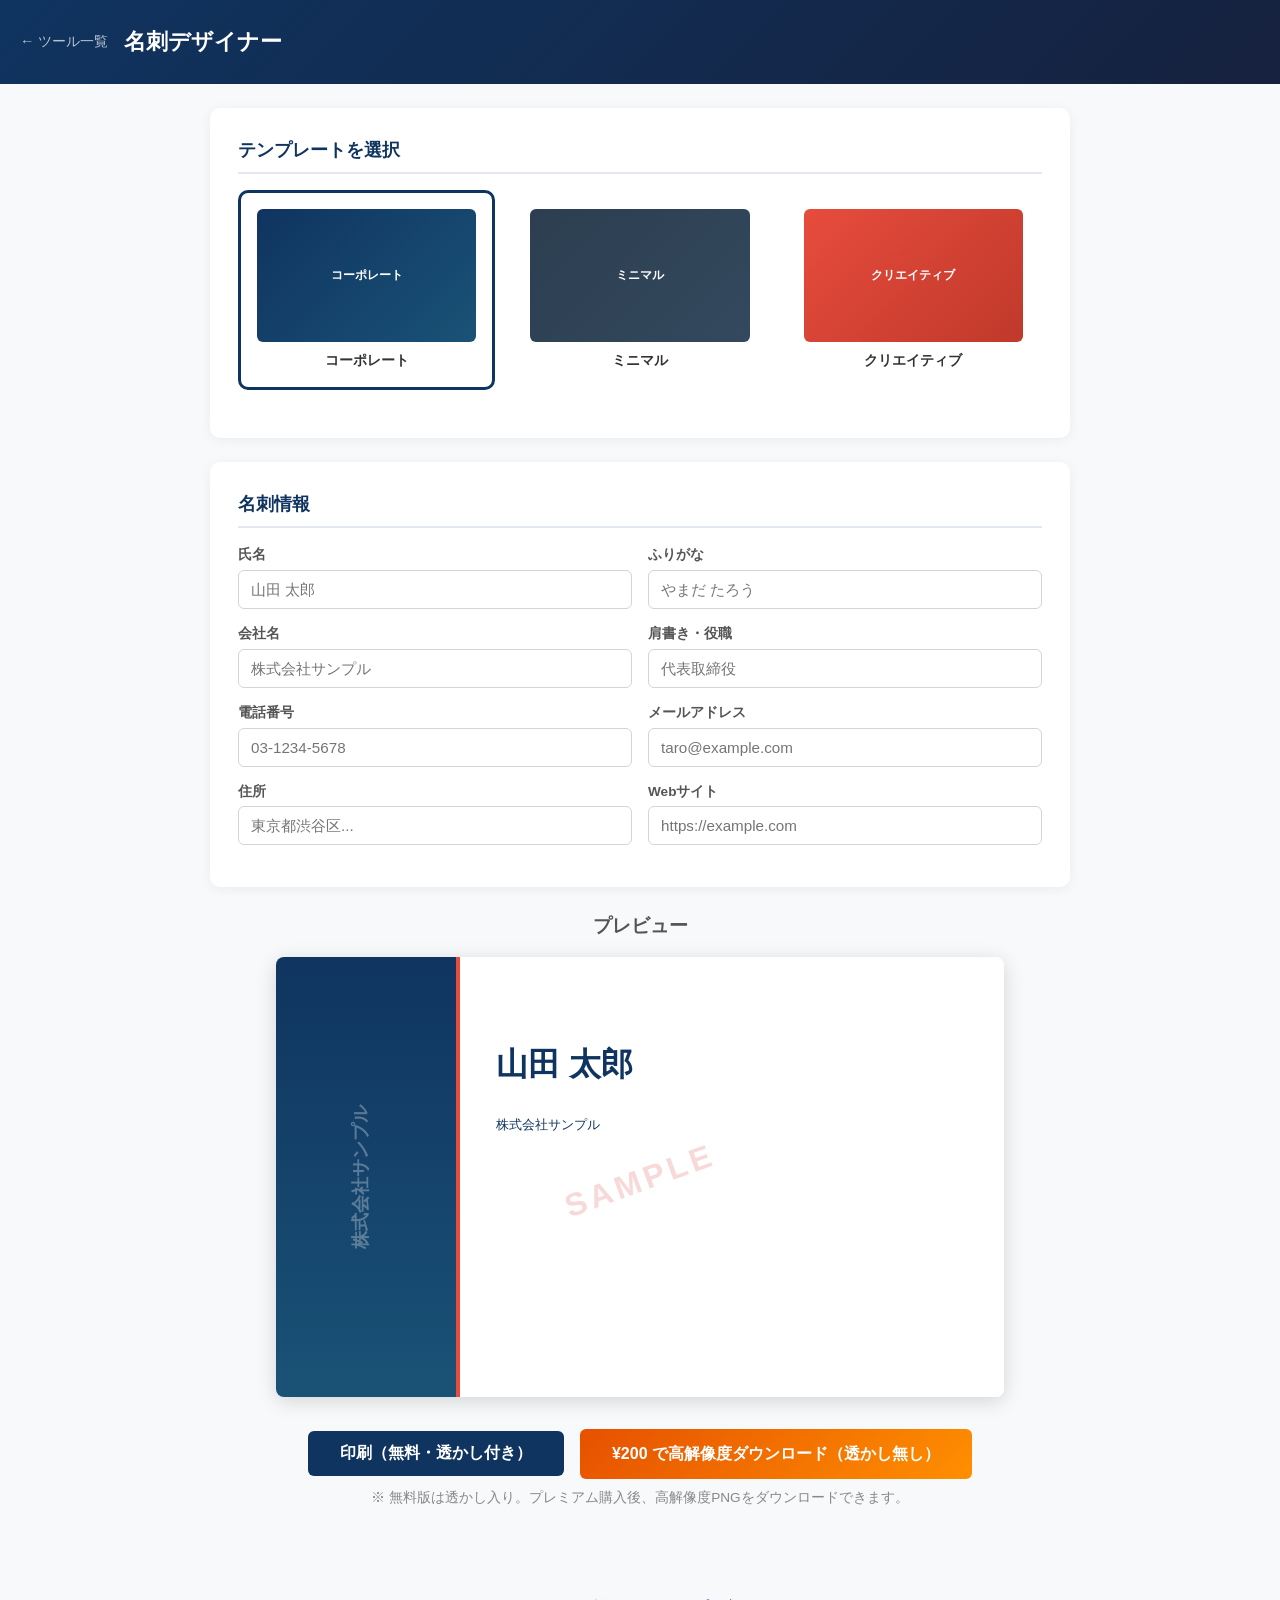
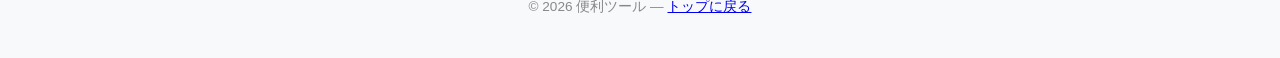
==== tools/business-card/index.html @ 7de2c0cf "feat: launch 3 paid micro-tools (invoice, resume, business card) Static HTML tools with Stripe Payme" ====
<!DOCTYPE html>
<html lang="ja">
<head>
<meta charset="UTF-8">
<meta name="viewport" content="width=device-width, initial-scale=1.0">
<title>名刺デザイナー — 無料で名刺を作成・印刷</title>
<meta name="description" content="名刺を無料でデザイン。3種類のテンプレートから選んで、名前・肩書き・連絡先を入力するだけ。プレミアム版で高解像度PNG/印刷用PDFダウンロード。">
<meta name="keywords" content="名刺 作成 無料, 名刺 テンプレート, 名刺 デザイン, 名刺 印刷">
<link rel="canonical" href="https://micro-tools.vercel.app/tools/business-card/">
<meta property="og:title" content="名刺デザイナー — 無料で名刺を作成">
<meta property="og:description" content="ブラウザだけで名刺をデザイン。3つのテンプレート。無料。">
<meta property="og:type" content="website">
<script type="application/ld+json">
{
  "@context": "https://schema.org",
  "@type": "SoftwareApplication",
  "name": "名刺デザイナー",
  "applicationCategory": "DesignApplication",
  "operatingSystem": "Web",
  "offers": [
    {"@type": "Offer", "price": "0", "priceCurrency": "JPY", "description": "無料版（ウォーターマーク付き）"},
    {"@type": "Offer", "price": "200", "priceCurrency": "JPY", "description": "プレミアム版（高解像度ダウンロード）"}
  ]
}
</script>
<style>
*{margin:0;padding:0;box-sizing:border-box}
body{font-family:-apple-system,BlinkMacSystemFont,'Segoe UI','Hiragino Kaku Gothic ProN','Noto Sans JP',sans-serif;color:#1a1a2e;background:#f8f9fa;line-height:1.6}
header{background:linear-gradient(135deg,#0f3460,#16213e);color:#fff;padding:24px 20px;display:flex;align-items:center;gap:16px}
header a{color:#fff;text-decoration:none;opacity:.7;font-size:.9rem}
header h1{font-size:1.4rem}
.container{max-width:900px;margin:0 auto;padding:24px 20px}
.form-section{background:#fff;border-radius:10px;padding:28px;margin-bottom:24px;box-shadow:0 2px 12px rgba(0,0,0,.06)}
.form-section h2{font-size:1.1rem;color:#0f3460;margin-bottom:16px;padding-bottom:8px;border-bottom:2px solid #e3e8f0}
.form-row{display:grid;grid-template-columns:1fr 1fr;gap:16px;margin-bottom:14px}
.form-row.full{grid-template-columns:1fr}
label{display:block;font-size:.85rem;font-weight:600;color:#555;margin-bottom:4px}
input,select{width:100%;padding:10px 12px;border:1px solid #d0d5dd;border-radius:6px;font-size:.95rem;font-family:inherit}
input:focus{outline:none;border-color:#0f3460;box-shadow:0 0 0 3px rgba(15,52,96,.1)}

.templates{display:grid;grid-template-columns:repeat(3,1fr);gap:16px;margin-bottom:20px}
.tpl{border:3px solid transparent;border-radius:10px;padding:16px;cursor:pointer;transition:border-color .2s;text-align:center}
.tpl.active{border-color:#0f3460}
.tpl:hover{border-color:#0f3460aa}
.tpl-preview{width:100%;aspect-ratio:91/55;border-radius:6px;margin-bottom:8px;display:flex;align-items:center;justify-content:center;font-size:.75rem;color:#fff;font-weight:600}
.tpl-name{font-size:.85rem;font-weight:600;color:#333}

.btn{padding:10px 20px;border:none;border-radius:6px;font-size:.9rem;font-weight:600;cursor:pointer;transition:background .2s}
.btn-primary{background:#0f3460;color:#fff;padding:12px 32px;font-size:1rem}.btn-primary:hover{background:#1a4a8a}
.btn-premium{background:linear-gradient(135deg,#e65100,#ff8f00);color:#fff;padding:12px 32px;font-size:1rem;text-decoration:none;display:inline-block;border-radius:6px;font-weight:600}.btn-premium:hover{opacity:.9}
.actions{display:flex;gap:16px;align-items:center;flex-wrap:wrap;margin-top:24px}
.premium-note{font-size:.85rem;color:#888;margin-top:8px}

/* Card Preview */
.card-preview-area{text-align:center;margin:24px 0}
.card-wrapper{display:inline-block;position:relative}
canvas{border-radius:8px;box-shadow:0 4px 20px rgba(0,0,0,.15)}
.card-watermark{position:absolute;top:50%;left:50%;transform:translate(-50%,-50%) rotate(-20deg);font-size:32px;color:rgba(200,0,0,.15);font-weight:900;pointer-events:none;letter-spacing:4px}
.ad-space{text-align:center;margin:24px 0}

@media print{
  body{background:#fff}
  header,.form-section,.actions,.ad-space,.premium-note,.btn,.card-watermark,footer{display:none!important}
  .card-preview-area{margin:0}
}
footer{text-align:center;padding:40px 20px;color:#888;font-size:.85rem}
</style>
<script async src="https://pagead2.googlesyndication.com/pagead/js/adsbygoogle.js?client=ca-pub-5536232737607009" crossorigin="anonymous"></script>
</head>
<body>
<header>
  <a href="../../">&larr; ツール一覧</a>
  <h1>名刺デザイナー</h1>
</header>
<div class="container">
  <div class="form-section">
    <h2>テンプレートを選択</h2>
    <div class="templates">
      <div class="tpl active" onclick="selectTpl('corporate')">
        <div class="tpl-preview" style="background:linear-gradient(135deg,#0f3460,#1a5276)">コーポレート</div>
        <div class="tpl-name">コーポレート</div>
      </div>
      <div class="tpl" onclick="selectTpl('minimal')">
        <div class="tpl-preview" style="background:linear-gradient(135deg,#2c3e50,#34495e)">ミニマル</div>
        <div class="tpl-name">ミニマル</div>
      </div>
      <div class="tpl" onclick="selectTpl('creative')">
        <div class="tpl-preview" style="background:linear-gradient(135deg,#e74c3c,#c0392b)">クリエイティブ</div>
        <div class="tpl-name">クリエイティブ</div>
      </div>
    </div>
  </div>
  <div class="form-section">
    <h2>名刺情報</h2>
    <div class="form-row">
      <div><label>氏名</label><input type="text" id="bc-name" placeholder="山田 太郎" oninput="renderCard()"></div>
      <div><label>ふりがな</label><input type="text" id="bc-furigana" placeholder="やまだ たろう" oninput="renderCard()"></div>
    </div>
    <div class="form-row">
      <div><label>会社名</label><input type="text" id="bc-company" placeholder="株式会社サンプル" oninput="renderCard()"></div>
      <div><label>肩書き・役職</label><input type="text" id="bc-title" placeholder="代表取締役" oninput="renderCard()"></div>
    </div>
    <div class="form-row">
      <div><label>電話番号</label><input type="text" id="bc-tel" placeholder="03-1234-5678" oninput="renderCard()"></div>
      <div><label>メールアドレス</label><input type="email" id="bc-email" placeholder="taro@example.com" oninput="renderCard()"></div>
    </div>
    <div class="form-row">
      <div><label>住所</label><input type="text" id="bc-address" placeholder="東京都渋谷区..." oninput="renderCard()"></div>
      <div><label>Webサイト</label><input type="text" id="bc-web" placeholder="https://example.com" oninput="renderCard()"></div>
    </div>
  </div>

  <div class="card-preview-area">
    <h3 style="margin-bottom:16px;color:#555">プレビュー</h3>
    <div class="card-wrapper">
      <canvas id="card-canvas" width="728" height="440"></canvas>
      <div class="card-watermark" id="bc-watermark">SAMPLE</div>
    </div>
  </div>

  <div class="actions" style="justify-content:center">
    <button class="btn btn-primary" onclick="downloadCard(false)">印刷（無料・透かし付き）</button>
    <a href="https://buy.stripe.com/aFa4gs8Y44py9W1aTGaVa06" class="btn-premium" target="_blank">¥200 で高解像度ダウンロード（透かし無し）</a>
  </div>
  <p class="premium-note" style="text-align:center">※ 無料版は透かし入り。プレミアム購入後、高解像度PNGをダウンロードできます。</p>

  <div class="ad-space">
    <ins class="adsbygoogle" style="display:block" data-ad-client="ca-pub-5536232737607009" data-ad-slot="auto" data-ad-format="auto" data-full-width-responsive="true"></ins>
    <script>(adsbygoogle=window.adsbygoogle||[]).push({});</script>
  </div>
</div>
<footer><p>&copy; 2026 便利ツール &mdash; <a href="../../">トップに戻る</a></p></footer>

<script>
let currentTpl = 'corporate';
const canvas = document.getElementById('card-canvas');
const ctx = canvas.getContext('2d');

function selectTpl(name){
  currentTpl = name;
  document.querySelectorAll('.tpl').forEach(t=>t.classList.remove('active'));
  event.currentTarget.closest('.tpl').classList.add('active');
  renderCard();
}

function renderCard(){
  const w = canvas.width, h = canvas.height;
  const name = document.getElementById('bc-name').value || '山田 太郎';
  const furigana = document.getElementById('bc-furigana').value || '';
  const company = document.getElementById('bc-company').value || '株式会社サンプル';
  const title = document.getElementById('bc-title').value || '';
  const tel = document.getElementById('bc-tel').value || '';
  const email = document.getElementById('bc-email').value || '';
  const address = document.getElementById('bc-address').value || '';
  const web = document.getElementById('bc-web').value || '';

  ctx.clearRect(0,0,w,h);

  if(currentTpl === 'corporate'){
    // Dark blue left bar
    const grad = ctx.createLinearGradient(0,0,0,h);
    grad.addColorStop(0,'#0f3460');grad.addColorStop(1,'#1a5276');
    ctx.fillStyle = grad;
    ctx.fillRect(0,0,180,h);
    ctx.fillStyle = '#fff';
    ctx.fillRect(180,0,w-180,h);

    // Left side: company vertical
    ctx.save();
    ctx.translate(90,h/2);
    ctx.rotate(-Math.PI/2);
    ctx.fillStyle = 'rgba(255,255,255,0.3)';
    ctx.font = 'bold 18px "Hiragino Kaku Gothic ProN", "Noto Sans JP", sans-serif';
    ctx.textAlign = 'center';
    ctx.fillText(company,0,0);
    ctx.restore();

    // Right side content
    const rx = 220, baseY = 80;
    ctx.fillStyle = '#0f3460';
    if(furigana){ctx.font='11px sans-serif';ctx.fillStyle='#888';ctx.fillText(furigana,rx,baseY);ctx.fillStyle='#0f3460'}
    ctx.font = 'bold 32px "Hiragino Kaku Gothic ProN", "Noto Sans JP", sans-serif';
    ctx.fillText(name, rx, baseY+38);
    ctx.fillStyle = '#555';
    ctx.font = '14px sans-serif';
    if(title) ctx.fillText(title, rx, baseY+62);
    ctx.font = '13px sans-serif';
    ctx.fillStyle = '#0f3460';
    ctx.fillText(company, rx, baseY+92);

    // Contact details
    ctx.fillStyle = '#555';
    ctx.font = '12px sans-serif';
    let cy = baseY + 140;
    if(tel){ctx.fillText('TEL: '+tel, rx, cy);cy+=22}
    if(email){ctx.fillText('MAIL: '+email, rx, cy);cy+=22}
    if(address){ctx.fillText(address, rx, cy);cy+=22}
    if(web){ctx.fillText(web, rx, cy)}

    // Accent line
    ctx.fillStyle = '#e74c3c';
    ctx.fillRect(180,0,4,h);

  } else if(currentTpl === 'minimal'){
    ctx.fillStyle = '#fff';
    ctx.fillRect(0,0,w,h);
    // Subtle border
    ctx.strokeStyle = '#ddd';ctx.lineWidth=2;ctx.strokeRect(16,16,w-32,h-32);

    const cx = w/2;
    ctx.textAlign = 'center';
    ctx.fillStyle = '#2c3e50';
    if(furigana){ctx.font='11px sans-serif';ctx.fillStyle='#aaa';ctx.fillText(furigana,cx,100);ctx.fillStyle='#2c3e50'}
    ctx.font = 'bold 30px "Hiragino Kaku Gothic ProN", "Noto Sans JP", sans-serif';
    ctx.fillText(name, cx, 138);
    ctx.fillStyle = '#7f8c8d';
    ctx.font = '13px sans-serif';
    if(title) ctx.fillText(title+' | '+company, cx, 168);
    else ctx.fillText(company, cx, 168);

    // Divider
    ctx.fillStyle = '#2c3e50';
    ctx.fillRect(cx-60,190,120,2);

    ctx.fillStyle = '#555';
    ctx.font = '12px sans-serif';
    let my = 220;
    if(tel){ctx.fillText(tel, cx, my);my+=22}
    if(email){ctx.fillText(email, cx, my);my+=22}
    if(address){ctx.fillText(address, cx, my);my+=22}
    if(web){ctx.fillText(web, cx, my)}
    ctx.textAlign = 'left';

  } else if(currentTpl === 'creative'){
    // Red diagonal
    const grad2 = ctx.createLinearGradient(0,0,w,h);
    grad2.addColorStop(0,'#e74c3c');grad2.addColorStop(1,'#c0392b');
    ctx.fillStyle = grad2;
    ctx.fillRect(0,0,w,h);
    // White triangle
    ctx.fillStyle = '#fff';
    ctx.beginPath();ctx.moveTo(0,h*0.45);ctx.lineTo(w,h*0.25);ctx.lineTo(w,h);ctx.lineTo(0,h);ctx.closePath();ctx.fill();

    // Name on red part
    ctx.fillStyle = '#fff';
    if(furigana){ctx.font='11px sans-serif';ctx.fillStyle='rgba(255,255,255,0.6)';ctx.fillText(furigana,40,60);ctx.fillStyle='#fff'}
    ctx.font = 'bold 30px "Hiragino Kaku Gothic ProN", "Noto Sans JP", sans-serif';
    ctx.fillText(name, 40, 98);
    ctx.font = '14px sans-serif';
    ctx.fillStyle = 'rgba(255,255,255,0.85)';
    if(title) ctx.fillText(title, 40, 124);

    // Company and contact on white part
    ctx.fillStyle = '#c0392b';
    ctx.font = 'bold 16px sans-serif';
    ctx.fillText(company, 40, h*0.55+20);

    ctx.fillStyle = '#555';
    ctx.font = '12px sans-serif';
    let ccy = h*0.55+50;
    if(tel){ctx.fillText('TEL: '+tel, 40, ccy);ccy+=22}
    if(email){ctx.fillText('MAIL: '+email, 40, ccy);ccy+=22}
    if(address){ctx.fillText(address, 40, ccy);ccy+=22}
    if(web){ctx.fillText(web, 40, ccy)}
  }
}

function downloadCard(premium){
  const params = new URLSearchParams(window.location.search);
  const isPremium = params.has('premium') || premium;
  if(isPremium){
    // High-res canvas
    const hr = document.createElement('canvas');
    hr.width = 1456; hr.height = 880;
    const hctx = hr.getContext('2d');
    hctx.scale(2,2);
    // Re-render at 2x
    const origCanvas = canvas;
    const origCtx = ctx;
    // Swap temporarily
    // Actually, let's just draw the current canvas scaled
    hctx.drawImage(canvas,0,0);
    const link = document.createElement('a');
    link.download = 'business-card.png';
    link.href = hr.toDataURL('image/png');
    link.click();
  } else {
    window.print();
  }
}

// Initial render
renderCard();

// Check premium status
const params = new URLSearchParams(window.location.search);
if(params.has('premium')){
  document.getElementById('bc-watermark').style.display = 'none';
}
</script>
</body>
</html>
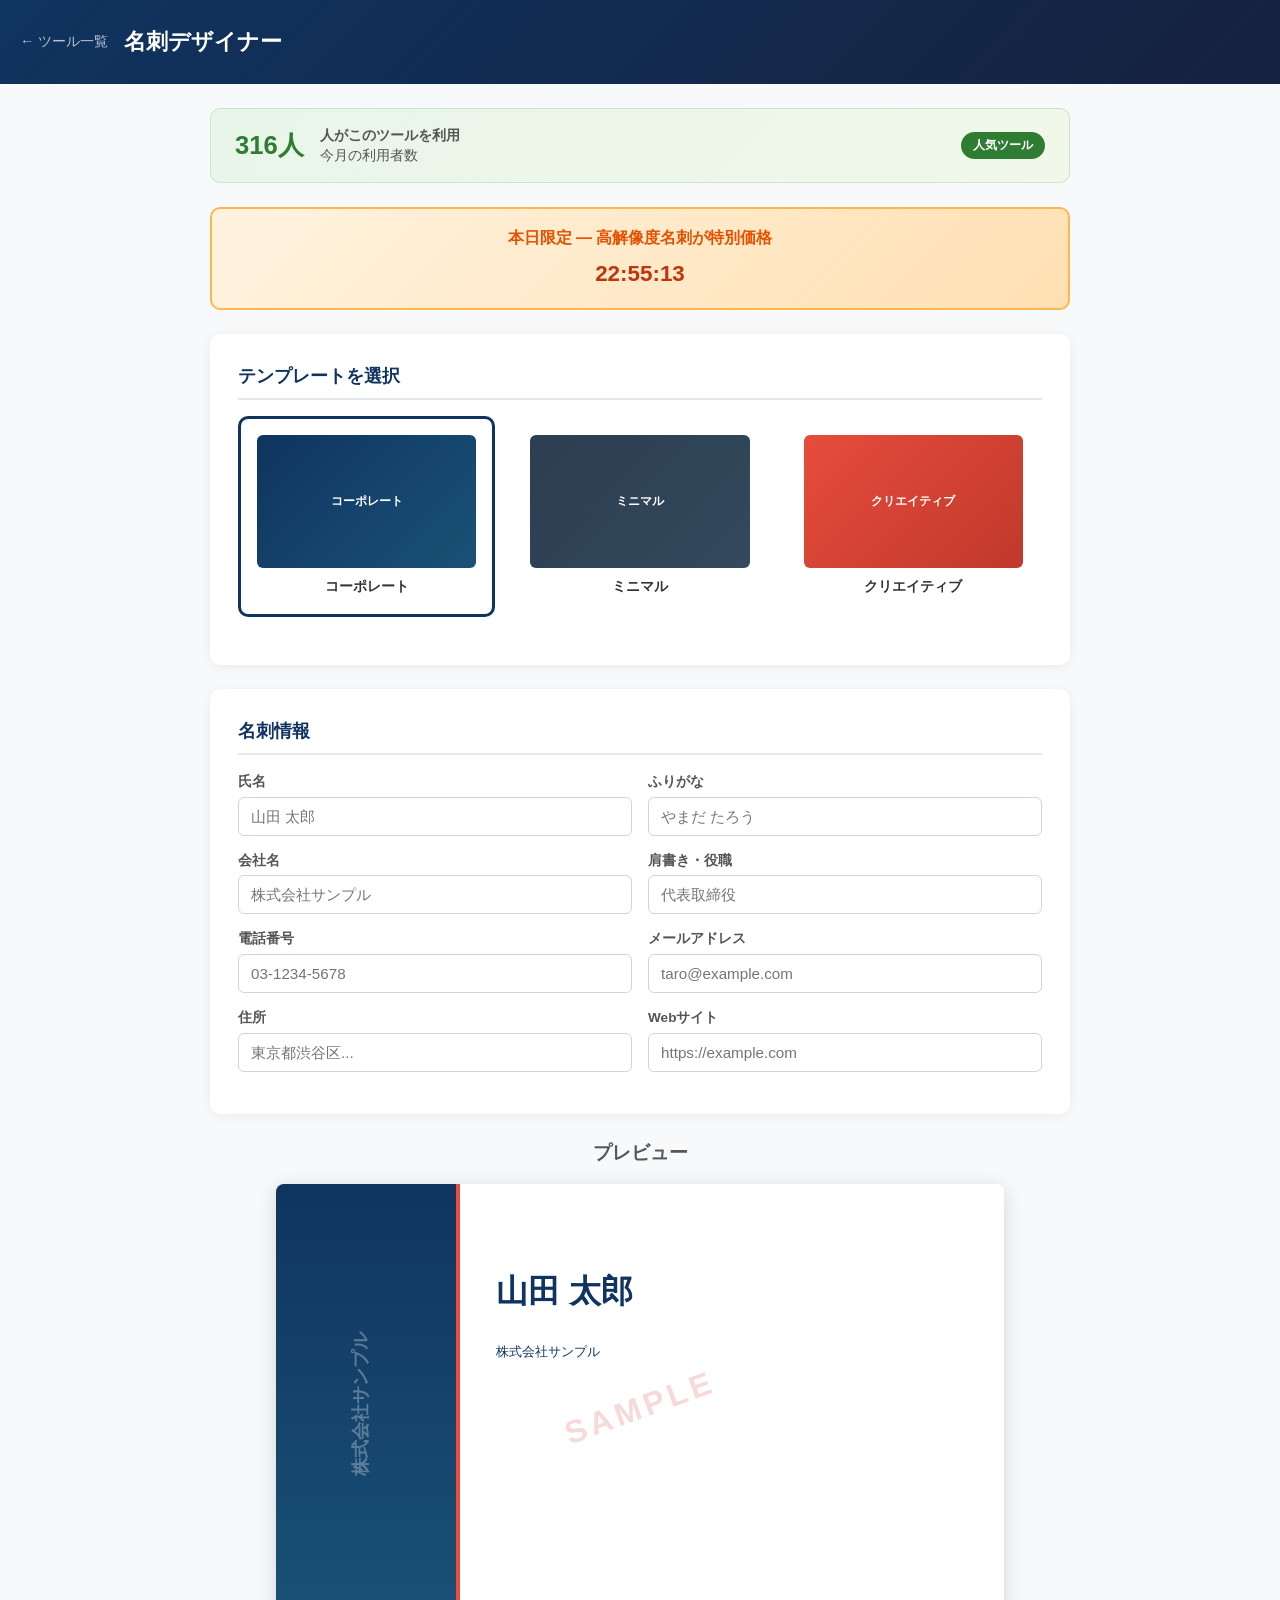
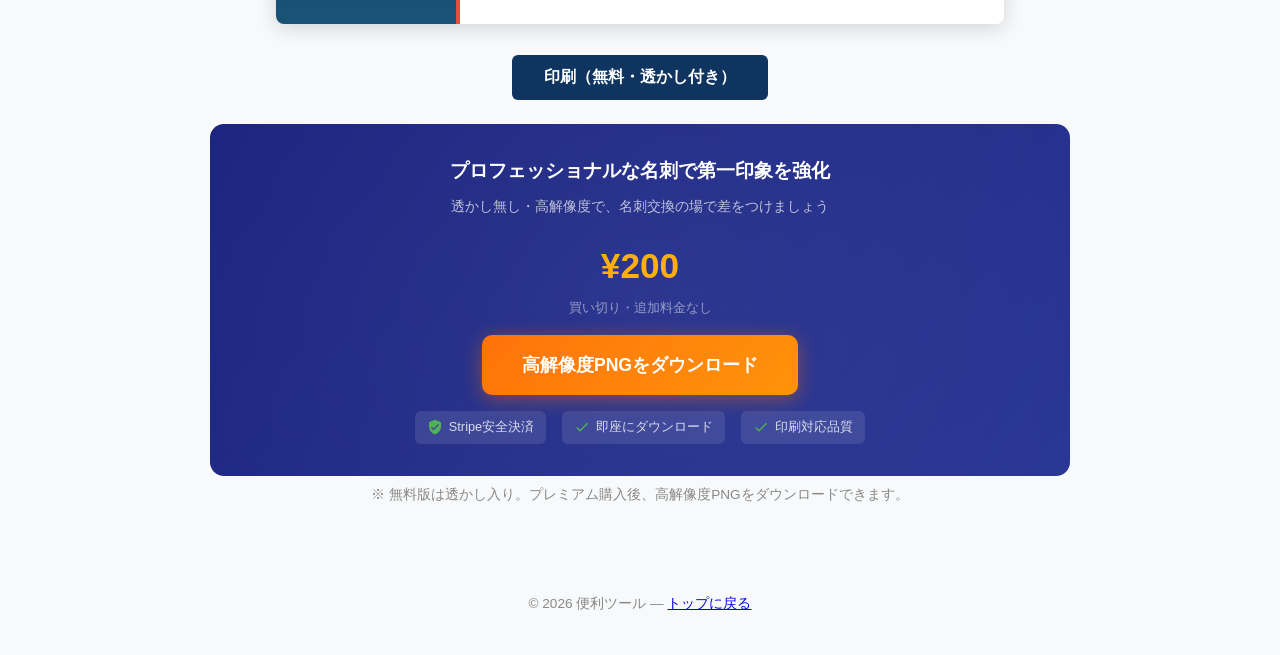
==== commit feb41b06: "feat: add conversion optimization to all micro-tools - Social proof bar with date-seeded realistic u" ====
--- a/tools/business-card/index.html
+++ b/tools/business-card/index.html
@@ -64,6 +64,24 @@
   .card-preview-area{margin:0}
 }
 footer{text-align:center;padding:40px 20px;color:#888;font-size:.85rem}
+
+.social-proof-bar{background:linear-gradient(135deg,#e8f5e9,#f1f8e9);border:1px solid #c8e6c9;border-radius:10px;padding:16px 24px;margin-bottom:24px;display:flex;align-items:center;gap:16px;flex-wrap:wrap}
+.social-proof-bar .count{font-size:1.6rem;font-weight:800;color:#2e7d32}
+.social-proof-bar .label{font-size:.9rem;color:#555;line-height:1.4}
+.social-proof-bar .badge{background:#2e7d32;color:#fff;padding:4px 12px;border-radius:99px;font-size:.75rem;font-weight:700;margin-left:auto;white-space:nowrap}
+.urgency-banner{background:linear-gradient(135deg,#fff3e0,#ffe0b2);border:2px solid #ffb74d;border-radius:10px;padding:16px 24px;margin-bottom:24px;text-align:center}
+.urgency-banner .title{font-size:1rem;font-weight:700;color:#e65100;margin-bottom:6px}
+.urgency-banner .timer{font-size:1.4rem;font-weight:800;color:#bf360c;font-variant-numeric:tabular-nums}
+.premium-upgrade{background:linear-gradient(135deg,#1a237e,#283593);border-radius:14px;padding:32px;text-align:center;margin-top:24px;position:relative;overflow:hidden}
+.premium-upgrade::before{content:'';position:absolute;top:-50%;right:-50%;width:200%;height:200%;background:radial-gradient(circle,rgba(255,255,255,0.05),transparent 60%);pointer-events:none}
+.premium-upgrade h3{color:#fff;font-size:1.2rem;margin-bottom:8px}
+.premium-upgrade p{color:rgba(255,255,255,0.7);font-size:.9rem;margin-bottom:20px}
+.premium-upgrade .price-big{font-size:2.2rem;font-weight:900;color:#ffab00;margin-bottom:4px}
+.premium-upgrade .price-note{font-size:.8rem;color:rgba(255,255,255,0.5);margin-bottom:16px}
+.btn-premium-big{background:linear-gradient(135deg,#ff6d00,#ff8f00);color:#fff;padding:16px 40px;font-size:1.1rem;text-decoration:none;display:inline-block;border-radius:10px;font-weight:700;box-shadow:0 4px 20px rgba(255,109,0,0.4);transition:all .3s ease}
+.btn-premium-big:hover{transform:translateY(-2px);box-shadow:0 8px 30px rgba(255,109,0,0.5)}
+.trust-badge{display:inline-flex;align-items:center;gap:6px;font-size:.8rem;color:rgba(255,255,255,0.8);background:rgba(255,255,255,0.1);padding:6px 12px;border-radius:6px}
+.trust-badge svg{width:16px;height:16px;fill:#4caf50}
 </style>
 <script async src="https://pagead2.googlesyndication.com/pagead/js/adsbygoogle.js?client=ca-pub-5536232737607009" crossorigin="anonymous"></script>
 </head>
@@ -73,6 +91,19 @@
   <h1>名刺デザイナー</h1>
 </header>
 <div class="container">
+  <!-- Social Proof -->
+  <div class="social-proof-bar">
+    <div class="count" id="user-count"></div>
+    <div class="label"><strong>人がこのツールを利用</strong><br>今月の利用者数</div>
+    <div class="badge">人気ツール</div>
+  </div>
+
+  <!-- Urgency Banner -->
+  <div class="urgency-banner">
+    <div class="title">本日限定 — 高解像度名刺が特別価格</div>
+    <div class="timer" id="countdown-timer">--:--:--</div>
+  </div>
+
   <div class="form-section">
     <h2>テンプレートを選択</h2>
     <div class="templates">
@@ -120,7 +151,29 @@
 
   <div class="actions" style="justify-content:center">
     <button class="btn btn-primary" onclick="downloadCard(false)">印刷（無料・透かし付き）</button>
-    <a href="https://buy.stripe.com/aFa4gs8Y44py9W1aTGaVa06" class="btn-premium" target="_blank">¥200 で高解像度ダウンロード（透かし無し）</a>
+  </div>
+
+  <!-- Premium Upgrade Block -->
+  <div class="premium-upgrade">
+    <h3>プロフェッショナルな名刺で第一印象を強化</h3>
+    <p>透かし無し・高解像度で、名刺交換の場で差をつけましょう</p>
+    <div class="price-big">&yen;200</div>
+    <div class="price-note">買い切り・追加料金なし</div>
+    <a href="https://buy.stripe.com/aFa4gs8Y44py9W1aTGaVa06" class="btn-premium-big" target="_blank">高解像度PNGをダウンロード</a>
+    <div style="display:flex;gap:16px;justify-content:center;margin-top:16px;flex-wrap:wrap">
+      <div class="trust-badge">
+        <svg viewBox="0 0 24 24" fill="#4caf50"><path d="M12 1L3 5v6c0 5.55 3.84 10.74 9 12 5.16-1.26 9-6.45 9-12V5l-9-4zm-2 16l-4-4 1.41-1.41L10 14.17l6.59-6.59L18 9l-8 8z"/></svg>
+        Stripe安全決済
+      </div>
+      <div class="trust-badge">
+        <svg viewBox="0 0 24 24" fill="#4caf50"><path d="M9 16.17L4.83 12l-1.42 1.41L9 19 21 7l-1.41-1.41L9 16.17z"/></svg>
+        即座にダウンロード
+      </div>
+      <div class="trust-badge">
+        <svg viewBox="0 0 24 24" fill="#4caf50"><path d="M9 16.17L4.83 12l-1.42 1.41L9 19 21 7l-1.41-1.41L9 16.17z"/></svg>
+        印刷対応品質
+      </div>
+    </div>
   </div>
   <p class="premium-note" style="text-align:center">※ 無料版は透かし入り。プレミアム購入後、高解像度PNGをダウンロードできます。</p>
 
@@ -132,6 +185,33 @@
 <footer><p>&copy; 2026 便利ツール &mdash; <a href="../../">トップに戻る</a></p></footer>
 
 <script>
+// Social proof
+(function(){
+  const now = new Date();
+  const dayOfMonth = now.getDate();
+  const month = now.getMonth();
+  const base = 190 + (month * 29) % 80;
+  const daily = Math.floor(dayOfMonth * 5.9 + (dayOfMonth * 11) % 18);
+  document.getElementById('user-count').textContent = (base + daily).toLocaleString('ja-JP') + '人';
+})();
+
+// Countdown
+(function(){
+  function updateTimer(){
+    const now = new Date();
+    const midnight = new Date(now);
+    midnight.setHours(24,0,0,0);
+    const diff = midnight - now;
+    const h = Math.floor(diff/3600000);
+    const m = Math.floor((diff%3600000)/60000);
+    const s = Math.floor((diff%60000)/1000);
+    document.getElementById('countdown-timer').textContent =
+      String(h).padStart(2,'0')+':'+String(m).padStart(2,'0')+':'+String(s).padStart(2,'0');
+  }
+  updateTimer();
+  setInterval(updateTimer, 1000);
+})();
+
 let currentTpl = 'corporate';
 const canvas = document.getElementById('card-canvas');
 const ctx = canvas.getContext('2d');
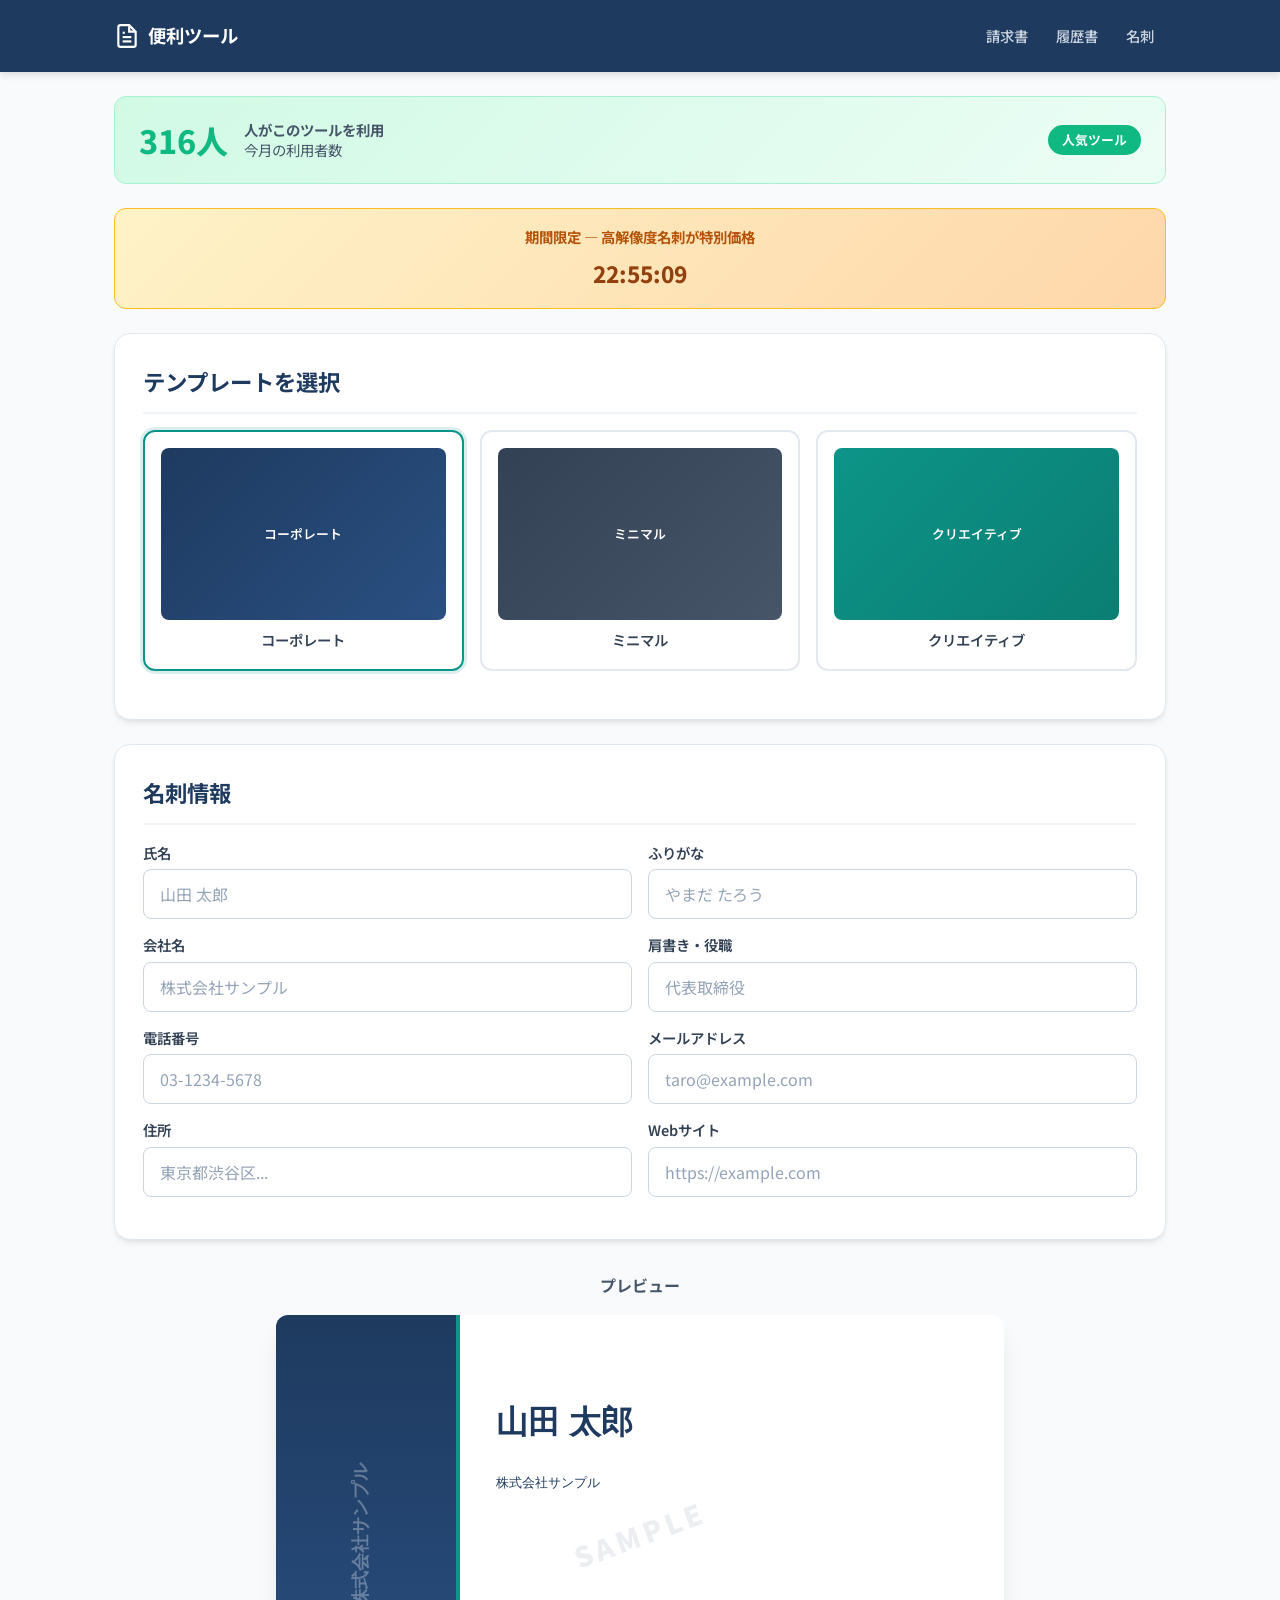
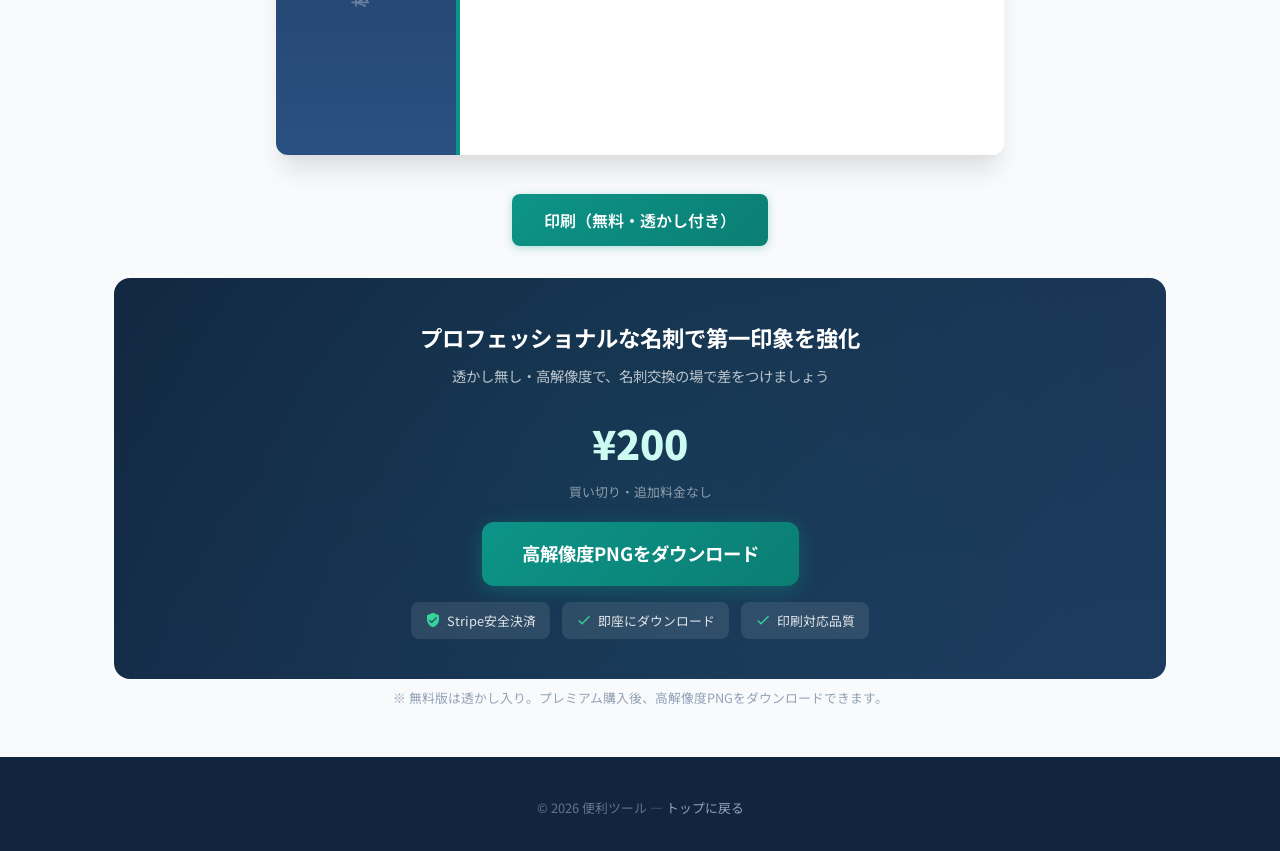
==== commit 1e1503c1: "design: polish responsive design - Created shared style.css (removed all inline styles from pages) -" ====
--- a/tools/business-card/index.html
+++ b/tools/business-card/index.html
@@ -23,76 +23,31 @@
   ]
 }
 </script>
-<style>
-*{margin:0;padding:0;box-sizing:border-box}
-body{font-family:-apple-system,BlinkMacSystemFont,'Segoe UI','Hiragino Kaku Gothic ProN','Noto Sans JP',sans-serif;color:#1a1a2e;background:#f8f9fa;line-height:1.6}
-header{background:linear-gradient(135deg,#0f3460,#16213e);color:#fff;padding:24px 20px;display:flex;align-items:center;gap:16px}
-header a{color:#fff;text-decoration:none;opacity:.7;font-size:.9rem}
-header h1{font-size:1.4rem}
-.container{max-width:900px;margin:0 auto;padding:24px 20px}
-.form-section{background:#fff;border-radius:10px;padding:28px;margin-bottom:24px;box-shadow:0 2px 12px rgba(0,0,0,.06)}
-.form-section h2{font-size:1.1rem;color:#0f3460;margin-bottom:16px;padding-bottom:8px;border-bottom:2px solid #e3e8f0}
-.form-row{display:grid;grid-template-columns:1fr 1fr;gap:16px;margin-bottom:14px}
-.form-row.full{grid-template-columns:1fr}
-label{display:block;font-size:.85rem;font-weight:600;color:#555;margin-bottom:4px}
-input,select{width:100%;padding:10px 12px;border:1px solid #d0d5dd;border-radius:6px;font-size:.95rem;font-family:inherit}
-input:focus{outline:none;border-color:#0f3460;box-shadow:0 0 0 3px rgba(15,52,96,.1)}
-
-.templates{display:grid;grid-template-columns:repeat(3,1fr);gap:16px;margin-bottom:20px}
-.tpl{border:3px solid transparent;border-radius:10px;padding:16px;cursor:pointer;transition:border-color .2s;text-align:center}
-.tpl.active{border-color:#0f3460}
-.tpl:hover{border-color:#0f3460aa}
-.tpl-preview{width:100%;aspect-ratio:91/55;border-radius:6px;margin-bottom:8px;display:flex;align-items:center;justify-content:center;font-size:.75rem;color:#fff;font-weight:600}
-.tpl-name{font-size:.85rem;font-weight:600;color:#333}
-
-.btn{padding:10px 20px;border:none;border-radius:6px;font-size:.9rem;font-weight:600;cursor:pointer;transition:background .2s}
-.btn-primary{background:#0f3460;color:#fff;padding:12px 32px;font-size:1rem}.btn-primary:hover{background:#1a4a8a}
-.btn-premium{background:linear-gradient(135deg,#e65100,#ff8f00);color:#fff;padding:12px 32px;font-size:1rem;text-decoration:none;display:inline-block;border-radius:6px;font-weight:600}.btn-premium:hover{opacity:.9}
-.actions{display:flex;gap:16px;align-items:center;flex-wrap:wrap;margin-top:24px}
-.premium-note{font-size:.85rem;color:#888;margin-top:8px}
-
-/* Card Preview */
-.card-preview-area{text-align:center;margin:24px 0}
-.card-wrapper{display:inline-block;position:relative}
-canvas{border-radius:8px;box-shadow:0 4px 20px rgba(0,0,0,.15)}
-.card-watermark{position:absolute;top:50%;left:50%;transform:translate(-50%,-50%) rotate(-20deg);font-size:32px;color:rgba(200,0,0,.15);font-weight:900;pointer-events:none;letter-spacing:4px}
-.ad-space{text-align:center;margin:24px 0}
-
-@media print{
-  body{background:#fff}
-  header,.form-section,.actions,.ad-space,.premium-note,.btn,.card-watermark,footer{display:none!important}
-  .card-preview-area{margin:0}
-}
-footer{text-align:center;padding:40px 20px;color:#888;font-size:.85rem}
-
-.social-proof-bar{background:linear-gradient(135deg,#e8f5e9,#f1f8e9);border:1px solid #c8e6c9;border-radius:10px;padding:16px 24px;margin-bottom:24px;display:flex;align-items:center;gap:16px;flex-wrap:wrap}
-.social-proof-bar .count{font-size:1.6rem;font-weight:800;color:#2e7d32}
-.social-proof-bar .label{font-size:.9rem;color:#555;line-height:1.4}
-.social-proof-bar .badge{background:#2e7d32;color:#fff;padding:4px 12px;border-radius:99px;font-size:.75rem;font-weight:700;margin-left:auto;white-space:nowrap}
-.urgency-banner{background:linear-gradient(135deg,#fff3e0,#ffe0b2);border:2px solid #ffb74d;border-radius:10px;padding:16px 24px;margin-bottom:24px;text-align:center}
-.urgency-banner .title{font-size:1rem;font-weight:700;color:#e65100;margin-bottom:6px}
-.urgency-banner .timer{font-size:1.4rem;font-weight:800;color:#bf360c;font-variant-numeric:tabular-nums}
-.premium-upgrade{background:linear-gradient(135deg,#1a237e,#283593);border-radius:14px;padding:32px;text-align:center;margin-top:24px;position:relative;overflow:hidden}
-.premium-upgrade::before{content:'';position:absolute;top:-50%;right:-50%;width:200%;height:200%;background:radial-gradient(circle,rgba(255,255,255,0.05),transparent 60%);pointer-events:none}
-.premium-upgrade h3{color:#fff;font-size:1.2rem;margin-bottom:8px}
-.premium-upgrade p{color:rgba(255,255,255,0.7);font-size:.9rem;margin-bottom:20px}
-.premium-upgrade .price-big{font-size:2.2rem;font-weight:900;color:#ffab00;margin-bottom:4px}
-.premium-upgrade .price-note{font-size:.8rem;color:rgba(255,255,255,0.5);margin-bottom:16px}
-.btn-premium-big{background:linear-gradient(135deg,#ff6d00,#ff8f00);color:#fff;padding:16px 40px;font-size:1.1rem;text-decoration:none;display:inline-block;border-radius:10px;font-weight:700;box-shadow:0 4px 20px rgba(255,109,0,0.4);transition:all .3s ease}
-.btn-premium-big:hover{transform:translateY(-2px);box-shadow:0 8px 30px rgba(255,109,0,0.5)}
-.trust-badge{display:inline-flex;align-items:center;gap:6px;font-size:.8rem;color:rgba(255,255,255,0.8);background:rgba(255,255,255,0.1);padding:6px 12px;border-radius:6px}
-.trust-badge svg{width:16px;height:16px;fill:#4caf50}
-</style>
+<link rel="preconnect" href="https://fonts.googleapis.com">
+<link rel="preconnect" href="https://fonts.gstatic.com" crossorigin>
+<link href="https://fonts.googleapis.com/css2?family=Noto+Sans+JP:wght@400;500;600;700;800&display=swap" rel="stylesheet">
+<link rel="stylesheet" href="/style.css">
 <script async src="https://pagead2.googlesyndication.com/pagead/js/adsbygoogle.js?client=ca-pub-5536232737607009" crossorigin="anonymous"></script>
 </head>
 <body>
-<header>
-  <a href="../../">&larr; ツール一覧</a>
-  <h1>名刺デザイナー</h1>
+
+<header class="site-header">
+  <div class="container">
+    <a href="/" class="site-logo">
+      <svg viewBox="0 0 24 24" fill="none" stroke="currentColor" stroke-width="2"><path d="M14 2H6a2 2 0 00-2 2v16a2 2 0 002 2h12a2 2 0 002-2V8z"/><polyline points="14 2 14 8 20 8"/><line x1="16" y1="13" x2="8" y2="13"/><line x1="16" y1="17" x2="8" y2="17"/><polyline points="10 9 9 9 8 9"/></svg>
+      便利ツール
+    </a>
+    <nav class="site-nav">
+      <a href="/tools/invoice-pdf/">請求書</a>
+      <a href="/tools/resume-maker/">履歴書</a>
+      <a href="/tools/business-card/">名刺</a>
+    </nav>
+  </div>
 </header>
+
 <div class="container">
   <!-- Social Proof -->
-  <div class="social-proof-bar">
+  <div class="social-proof-bar" style="margin-top:24px">
     <div class="count" id="user-count"></div>
     <div class="label"><strong>人がこのツールを利用</strong><br>今月の利用者数</div>
     <div class="badge">人気ツール</div>
@@ -100,7 +55,7 @@
 
   <!-- Urgency Banner -->
   <div class="urgency-banner">
-    <div class="title">本日限定 — 高解像度名刺が特別価格</div>
+    <div class="title">期間限定 — 高解像度名刺が特別価格</div>
     <div class="timer" id="countdown-timer">--:--:--</div>
   </div>
 
@@ -108,15 +63,15 @@
     <h2>テンプレートを選択</h2>
     <div class="templates">
       <div class="tpl active" onclick="selectTpl('corporate')">
-        <div class="tpl-preview" style="background:linear-gradient(135deg,#0f3460,#1a5276)">コーポレート</div>
+        <div class="tpl-preview" style="background:linear-gradient(135deg,#1e3a5f,#2a5082)">コーポレート</div>
         <div class="tpl-name">コーポレート</div>
       </div>
       <div class="tpl" onclick="selectTpl('minimal')">
-        <div class="tpl-preview" style="background:linear-gradient(135deg,#2c3e50,#34495e)">ミニマル</div>
+        <div class="tpl-preview" style="background:linear-gradient(135deg,#334155,#475569)">ミニマル</div>
         <div class="tpl-name">ミニマル</div>
       </div>
       <div class="tpl" onclick="selectTpl('creative')">
-        <div class="tpl-preview" style="background:linear-gradient(135deg,#e74c3c,#c0392b)">クリエイティブ</div>
+        <div class="tpl-preview" style="background:linear-gradient(135deg,#0d9488,#0b7e73)">クリエイティブ</div>
         <div class="tpl-name">クリエイティブ</div>
       </div>
     </div>
@@ -142,7 +97,7 @@
   </div>
 
   <div class="card-preview-area">
-    <h3 style="margin-bottom:16px;color:#555">プレビュー</h3>
+    <h3>プレビュー</h3>
     <div class="card-wrapper">
       <canvas id="card-canvas" width="728" height="440"></canvas>
       <div class="card-watermark" id="bc-watermark">SAMPLE</div>
@@ -160,17 +115,17 @@
     <div class="price-big">&yen;200</div>
     <div class="price-note">買い切り・追加料金なし</div>
     <a href="https://buy.stripe.com/aFa4gs8Y44py9W1aTGaVa06" class="btn-premium-big" target="_blank">高解像度PNGをダウンロード</a>
-    <div style="display:flex;gap:16px;justify-content:center;margin-top:16px;flex-wrap:wrap">
+    <div class="trust-badges">
       <div class="trust-badge">
-        <svg viewBox="0 0 24 24" fill="#4caf50"><path d="M12 1L3 5v6c0 5.55 3.84 10.74 9 12 5.16-1.26 9-6.45 9-12V5l-9-4zm-2 16l-4-4 1.41-1.41L10 14.17l6.59-6.59L18 9l-8 8z"/></svg>
+        <svg viewBox="0 0 24 24"><path d="M12 1L3 5v6c0 5.55 3.84 10.74 9 12 5.16-1.26 9-6.45 9-12V5l-9-4zm-2 16l-4-4 1.41-1.41L10 14.17l6.59-6.59L18 9l-8 8z"/></svg>
         Stripe安全決済
       </div>
       <div class="trust-badge">
-        <svg viewBox="0 0 24 24" fill="#4caf50"><path d="M9 16.17L4.83 12l-1.42 1.41L9 19 21 7l-1.41-1.41L9 16.17z"/></svg>
+        <svg viewBox="0 0 24 24"><path d="M9 16.17L4.83 12l-1.42 1.41L9 19 21 7l-1.41-1.41L9 16.17z"/></svg>
         即座にダウンロード
       </div>
       <div class="trust-badge">
-        <svg viewBox="0 0 24 24" fill="#4caf50"><path d="M9 16.17L4.83 12l-1.42 1.41L9 19 21 7l-1.41-1.41L9 16.17z"/></svg>
+        <svg viewBox="0 0 24 24"><path d="M9 16.17L4.83 12l-1.42 1.41L9 19 21 7l-1.41-1.41L9 16.17z"/></svg>
         印刷対応品質
       </div>
     </div>
@@ -182,7 +137,10 @@
     <script>(adsbygoogle=window.adsbygoogle||[]).push({});</script>
   </div>
 </div>
-<footer><p>&copy; 2026 便利ツール &mdash; <a href="../../">トップに戻る</a></p></footer>
+
+<footer>
+  <p>&copy; 2026 便利ツール &mdash; <a href="/">トップに戻る</a></p>
+</footer>
 
 <script>
 // Social proof
@@ -237,15 +195,13 @@
   ctx.clearRect(0,0,w,h);
 
   if(currentTpl === 'corporate'){
-    // Dark blue left bar
     const grad = ctx.createLinearGradient(0,0,0,h);
-    grad.addColorStop(0,'#0f3460');grad.addColorStop(1,'#1a5276');
+    grad.addColorStop(0,'#1e3a5f');grad.addColorStop(1,'#2a5082');
     ctx.fillStyle = grad;
     ctx.fillRect(0,0,180,h);
     ctx.fillStyle = '#fff';
     ctx.fillRect(180,0,w-180,h);
 
-    // Left side: company vertical
     ctx.save();
     ctx.translate(90,h/2);
     ctx.rotate(-Math.PI/2);
@@ -255,21 +211,19 @@
     ctx.fillText(company,0,0);
     ctx.restore();
 
-    // Right side content
     const rx = 220, baseY = 80;
-    ctx.fillStyle = '#0f3460';
-    if(furigana){ctx.font='11px sans-serif';ctx.fillStyle='#888';ctx.fillText(furigana,rx,baseY);ctx.fillStyle='#0f3460'}
+    ctx.fillStyle = '#1e3a5f';
+    if(furigana){ctx.font='11px sans-serif';ctx.fillStyle='#94a3b8';ctx.fillText(furigana,rx,baseY);ctx.fillStyle='#1e3a5f'}
     ctx.font = 'bold 32px "Hiragino Kaku Gothic ProN", "Noto Sans JP", sans-serif';
     ctx.fillText(name, rx, baseY+38);
-    ctx.fillStyle = '#555';
+    ctx.fillStyle = '#64748b';
     ctx.font = '14px sans-serif';
     if(title) ctx.fillText(title, rx, baseY+62);
     ctx.font = '13px sans-serif';
-    ctx.fillStyle = '#0f3460';
+    ctx.fillStyle = '#1e3a5f';
     ctx.fillText(company, rx, baseY+92);
 
-    // Contact details
-    ctx.fillStyle = '#555';
+    ctx.fillStyle = '#64748b';
     ctx.font = '12px sans-serif';
     let cy = baseY + 140;
     if(tel){ctx.fillText('TEL: '+tel, rx, cy);cy+=22}
@@ -277,32 +231,29 @@
     if(address){ctx.fillText(address, rx, cy);cy+=22}
     if(web){ctx.fillText(web, rx, cy)}
 
-    // Accent line
-    ctx.fillStyle = '#e74c3c';
+    ctx.fillStyle = '#0d9488';
     ctx.fillRect(180,0,4,h);
 
   } else if(currentTpl === 'minimal'){
     ctx.fillStyle = '#fff';
     ctx.fillRect(0,0,w,h);
-    // Subtle border
-    ctx.strokeStyle = '#ddd';ctx.lineWidth=2;ctx.strokeRect(16,16,w-32,h-32);
+    ctx.strokeStyle = '#e2e8f0';ctx.lineWidth=2;ctx.strokeRect(16,16,w-32,h-32);
 
     const cx = w/2;
     ctx.textAlign = 'center';
-    ctx.fillStyle = '#2c3e50';
-    if(furigana){ctx.font='11px sans-serif';ctx.fillStyle='#aaa';ctx.fillText(furigana,cx,100);ctx.fillStyle='#2c3e50'}
+    ctx.fillStyle = '#1e293b';
+    if(furigana){ctx.font='11px sans-serif';ctx.fillStyle='#94a3b8';ctx.fillText(furigana,cx,100);ctx.fillStyle='#1e293b'}
     ctx.font = 'bold 30px "Hiragino Kaku Gothic ProN", "Noto Sans JP", sans-serif';
     ctx.fillText(name, cx, 138);
-    ctx.fillStyle = '#7f8c8d';
+    ctx.fillStyle = '#64748b';
     ctx.font = '13px sans-serif';
     if(title) ctx.fillText(title+' | '+company, cx, 168);
     else ctx.fillText(company, cx, 168);
 
-    // Divider
-    ctx.fillStyle = '#2c3e50';
+    ctx.fillStyle = '#0d9488';
     ctx.fillRect(cx-60,190,120,2);
 
-    ctx.fillStyle = '#555';
+    ctx.fillStyle = '#64748b';
     ctx.font = '12px sans-serif';
     let my = 220;
     if(tel){ctx.fillText(tel, cx, my);my+=22}
@@ -312,16 +263,13 @@
     ctx.textAlign = 'left';
 
   } else if(currentTpl === 'creative'){
-    // Red diagonal
     const grad2 = ctx.createLinearGradient(0,0,w,h);
-    grad2.addColorStop(0,'#e74c3c');grad2.addColorStop(1,'#c0392b');
+    grad2.addColorStop(0,'#0d9488');grad2.addColorStop(1,'#0b7e73');
     ctx.fillStyle = grad2;
     ctx.fillRect(0,0,w,h);
-    // White triangle
     ctx.fillStyle = '#fff';
     ctx.beginPath();ctx.moveTo(0,h*0.45);ctx.lineTo(w,h*0.25);ctx.lineTo(w,h);ctx.lineTo(0,h);ctx.closePath();ctx.fill();
 
-    // Name on red part
     ctx.fillStyle = '#fff';
     if(furigana){ctx.font='11px sans-serif';ctx.fillStyle='rgba(255,255,255,0.6)';ctx.fillText(furigana,40,60);ctx.fillStyle='#fff'}
     ctx.font = 'bold 30px "Hiragino Kaku Gothic ProN", "Noto Sans JP", sans-serif';
@@ -330,12 +278,11 @@
     ctx.fillStyle = 'rgba(255,255,255,0.85)';
     if(title) ctx.fillText(title, 40, 124);
 
-    // Company and contact on white part
-    ctx.fillStyle = '#c0392b';
+    ctx.fillStyle = '#0b7e73';
     ctx.font = 'bold 16px sans-serif';
     ctx.fillText(company, 40, h*0.55+20);
 
-    ctx.fillStyle = '#555';
+    ctx.fillStyle = '#64748b';
     ctx.font = '12px sans-serif';
     let ccy = h*0.55+50;
     if(tel){ctx.fillText('TEL: '+tel, 40, ccy);ccy+=22}
@@ -349,16 +296,10 @@
   const params = new URLSearchParams(window.location.search);
   const isPremium = params.has('premium') || premium;
   if(isPremium){
-    // High-res canvas
     const hr = document.createElement('canvas');
     hr.width = 1456; hr.height = 880;
     const hctx = hr.getContext('2d');
     hctx.scale(2,2);
-    // Re-render at 2x
-    const origCanvas = canvas;
-    const origCtx = ctx;
-    // Swap temporarily
-    // Actually, let's just draw the current canvas scaled
     hctx.drawImage(canvas,0,0);
     const link = document.createElement('a');
     link.download = 'business-card.png';
--- a/style.css
+++ b/style.css
@@ -0,0 +1,998 @@
+/* ========== Micro Tools — Shared Styles (v2 — polished) ========== */
+:root {
+  /* Brand colors */
+  --navy: #1e3a5f;
+  --navy-light: #2a5082;
+  --navy-dark: #122540;
+  --accent: #0d9488;
+  --accent-hover: #0b7e73;
+  --accent-light: #ccfbf1;
+  --green: #10b981;
+  --green-light: #d1fae5;
+  --red: #ef4444;
+  --red-light: #fee2e2;
+  --orange: #f59e0b;
+  --orange-light: #fef3c7;
+  --gray-50: #f8fafc;
+  --gray-100: #f1f5f9;
+  --gray-200: #e2e8f0;
+  --gray-300: #cbd5e1;
+  --gray-400: #94a3b8;
+  --gray-500: #64748b;
+  --gray-600: #475569;
+  --gray-700: #334155;
+  --gray-800: #1e293b;
+  --gray-900: #0f172a;
+  --white: #ffffff;
+
+  /* Shadows */
+  --shadow-sm: 0 1px 2px rgba(0,0,0,0.06);
+  --shadow: 0 1px 3px rgba(0,0,0,0.1), 0 1px 2px rgba(0,0,0,0.06);
+  --shadow-md: 0 4px 6px -1px rgba(0,0,0,0.08), 0 2px 4px -2px rgba(0,0,0,0.06);
+  --shadow-lg: 0 10px 15px -3px rgba(0,0,0,0.1), 0 4px 6px -4px rgba(0,0,0,0.05);
+  --shadow-xl: 0 20px 25px -5px rgba(0,0,0,0.1), 0 8px 10px -6px rgba(0,0,0,0.04);
+
+  /* Radii */
+  --radius: 8px;
+  --radius-lg: 12px;
+  --radius-xl: 16px;
+
+  /* Fluid type */
+  --text-xs: clamp(0.7rem, 0.65rem + 0.25vw, 0.8rem);
+  --text-sm: clamp(0.8rem, 0.75rem + 0.25vw, 0.9rem);
+  --text-base: clamp(0.9rem, 0.85rem + 0.25vw, 1rem);
+  --text-lg: clamp(1rem, 0.9rem + 0.5vw, 1.15rem);
+  --text-xl: clamp(1.15rem, 1rem + 0.75vw, 1.4rem);
+  --text-2xl: clamp(1.4rem, 1.1rem + 1.5vw, 2rem);
+  --text-3xl: clamp(1.7rem, 1.3rem + 2vw, 2.5rem);
+}
+
+*, *::before, *::after { box-sizing: border-box; margin: 0; padding: 0; }
+
+html {
+  font-size: 16px;
+  scroll-behavior: smooth;
+  -webkit-text-size-adjust: 100%;
+}
+
+body {
+  font-family: 'Noto Sans JP', -apple-system, BlinkMacSystemFont, 'Segoe UI', sans-serif;
+  color: var(--gray-800);
+  background: var(--gray-50);
+  line-height: 1.7;
+  -webkit-font-smoothing: antialiased;
+  -moz-osx-font-smoothing: grayscale;
+  overflow-x: hidden;
+}
+
+a { color: var(--accent); text-decoration: none; transition: color 0.2s; }
+a:hover { color: var(--accent-hover); }
+
+img, svg { max-width: 100%; height: auto; }
+
+/* ========== Header ========== */
+.site-header {
+  background: var(--navy);
+  color: var(--white);
+  position: sticky;
+  top: 0;
+  z-index: 100;
+  box-shadow: 0 2px 8px rgba(0,0,0,0.15);
+}
+.site-header .container {
+  display: flex;
+  align-items: center;
+  justify-content: space-between;
+  padding: 14px 24px;
+  gap: 16px;
+}
+.site-logo {
+  font-size: var(--text-lg);
+  font-weight: 700;
+  color: var(--white);
+  text-decoration: none;
+  display: flex;
+  align-items: center;
+  gap: 8px;
+  white-space: nowrap;
+  flex-shrink: 0;
+}
+.site-logo:hover { color: var(--gray-200); text-decoration: none; }
+.site-logo svg { width: 26px; height: 26px; flex-shrink: 0; }
+.site-nav {
+  display: flex;
+  gap: 4px;
+  flex-wrap: wrap;
+  justify-content: flex-end;
+}
+.site-nav a {
+  color: var(--gray-300);
+  font-size: var(--text-sm);
+  font-weight: 500;
+  transition: color 0.2s, background 0.2s;
+  padding: 6px 12px;
+  border-radius: 6px;
+  min-height: 44px;
+  display: inline-flex;
+  align-items: center;
+  white-space: nowrap;
+}
+.site-nav a:hover {
+  color: var(--white);
+  background: rgba(255,255,255,0.1);
+  text-decoration: none;
+}
+
+/* ========== Container ========== */
+.container {
+  max-width: 1100px;
+  margin: 0 auto;
+  padding: 0 24px;
+  width: 100%;
+}
+
+/* ========== Hero ========== */
+.hero {
+  background: linear-gradient(135deg, var(--navy-dark) 0%, var(--navy) 50%, var(--navy-light) 100%);
+  color: var(--white);
+  padding: 64px 24px 56px;
+  text-align: center;
+  position: relative;
+  overflow: hidden;
+}
+.hero::before {
+  content: '';
+  position: absolute;
+  top: -50%;
+  right: -20%;
+  width: 600px;
+  height: 600px;
+  background: radial-gradient(circle, rgba(13,148,136,0.12) 0%, transparent 70%);
+  pointer-events: none;
+}
+.hero h1 {
+  font-size: var(--text-3xl);
+  font-weight: 800;
+  margin-bottom: 12px;
+  line-height: 1.3;
+  position: relative;
+}
+.hero p {
+  font-size: var(--text-lg);
+  color: var(--gray-300);
+  max-width: 600px;
+  margin: 0 auto;
+  position: relative;
+}
+
+/* ========== Tools Grid (index page) ========== */
+.tools-grid {
+  display: grid;
+  grid-template-columns: repeat(auto-fill, minmax(min(300px, 100%), 1fr));
+  gap: 28px;
+  max-width: 1100px;
+  margin: -40px auto 60px;
+  padding: 0 24px;
+  position: relative;
+  z-index: 1;
+}
+.tool-card {
+  background: var(--white);
+  border-radius: var(--radius-xl);
+  padding: 32px 28px;
+  box-shadow: var(--shadow-md);
+  border: 1px solid var(--gray-200);
+  transition: transform 0.25s ease, box-shadow 0.25s ease;
+  text-decoration: none;
+  color: inherit;
+  display: flex;
+  flex-direction: column;
+}
+.tool-card:hover {
+  transform: translateY(-4px);
+  box-shadow: var(--shadow-xl);
+  text-decoration: none;
+  color: inherit;
+}
+.tool-card:active { transform: translateY(-2px); }
+.tool-icon {
+  font-size: 2.4rem;
+  margin-bottom: 16px;
+  width: 56px;
+  height: 56px;
+  background: linear-gradient(135deg, var(--navy), var(--navy-light));
+  border-radius: var(--radius-lg);
+  display: flex;
+  align-items: center;
+  justify-content: center;
+}
+.tool-card h2 {
+  font-size: var(--text-xl);
+  margin-bottom: 8px;
+  color: var(--navy);
+  font-weight: 700;
+}
+.tool-card p {
+  font-size: var(--text-sm);
+  color: var(--gray-500);
+  flex: 1;
+  line-height: 1.6;
+}
+.tool-card .price {
+  margin-top: 16px;
+  display: flex;
+  align-items: center;
+  gap: 8px;
+  flex-wrap: wrap;
+}
+.badge-free {
+  background: var(--green-light);
+  color: var(--green);
+  padding: 4px 12px;
+  border-radius: 999px;
+  font-size: var(--text-xs);
+  font-weight: 600;
+}
+.badge-premium {
+  background: var(--orange-light);
+  color: var(--orange);
+  padding: 4px 12px;
+  border-radius: 999px;
+  font-size: var(--text-xs);
+  font-weight: 600;
+}
+.cta-btn {
+  display: inline-flex;
+  align-items: center;
+  justify-content: center;
+  margin-top: 16px;
+  padding: 12px 24px;
+  background: linear-gradient(135deg, var(--accent), var(--accent-hover));
+  color: var(--white);
+  border-radius: var(--radius);
+  font-weight: 600;
+  font-size: var(--text-sm);
+  text-align: center;
+  box-shadow: 0 2px 8px rgba(13,148,136,0.3);
+  transition: all 0.2s;
+  min-height: 48px;
+}
+.cta-btn:hover {
+  box-shadow: 0 4px 12px rgba(13,148,136,0.4);
+}
+
+/* ========== Form Sections ========== */
+.form-section {
+  background: var(--white);
+  border-radius: var(--radius-xl);
+  padding: 28px;
+  margin-bottom: 24px;
+  box-shadow: var(--shadow-md);
+  border: 1px solid var(--gray-200);
+}
+.form-section h2 {
+  font-size: var(--text-xl);
+  color: var(--navy);
+  margin-bottom: 16px;
+  padding-bottom: 12px;
+  border-bottom: 2px solid var(--gray-100);
+  font-weight: 700;
+}
+.form-row {
+  display: grid;
+  grid-template-columns: 1fr 1fr;
+  gap: 16px;
+  margin-bottom: 14px;
+}
+.form-row.full { grid-template-columns: 1fr; }
+.form-row.col3 { grid-template-columns: 1fr 1fr 1fr; }
+
+label {
+  display: block;
+  font-size: var(--text-sm);
+  font-weight: 600;
+  color: var(--gray-700);
+  margin-bottom: 4px;
+}
+
+input, textarea, select {
+  width: 100%;
+  padding: 12px 16px;
+  border: 1.5px solid var(--gray-300);
+  border-radius: var(--radius);
+  font-size: var(--text-base);
+  font-family: inherit;
+  color: var(--gray-800);
+  background: var(--white);
+  transition: border-color 0.2s, box-shadow 0.2s;
+  min-height: 48px;
+}
+input:focus, textarea:focus, select:focus {
+  outline: none;
+  border-color: var(--accent);
+  box-shadow: 0 0 0 3px rgba(13,148,136,0.15);
+}
+input::placeholder, textarea::placeholder {
+  color: var(--gray-400);
+}
+
+/* ========== Buttons ========== */
+.btn {
+  padding: 12px 24px;
+  border: none;
+  border-radius: var(--radius);
+  font-size: var(--text-sm);
+  font-weight: 600;
+  font-family: inherit;
+  cursor: pointer;
+  transition: background 0.2s, transform 0.1s, box-shadow 0.2s;
+  min-height: 48px;
+  display: inline-flex;
+  align-items: center;
+  justify-content: center;
+}
+.btn:active { transform: scale(0.98); }
+.btn-add {
+  background: var(--green-light);
+  color: var(--green);
+}
+.btn-add:hover { background: #a7f3d0; }
+.btn-remove {
+  background: var(--red-light);
+  color: var(--red);
+  padding: 8px 12px;
+  font-size: var(--text-xs);
+  min-height: 36px;
+}
+.btn-remove:hover { background: #fecaca; }
+.btn-primary {
+  background: linear-gradient(135deg, var(--accent), var(--accent-hover));
+  color: var(--white);
+  padding: 14px 32px;
+  font-size: var(--text-base);
+  box-shadow: 0 2px 8px rgba(13,148,136,0.3);
+}
+.btn-primary:hover {
+  background: linear-gradient(135deg, var(--accent-hover), #0a6d64);
+  box-shadow: 0 4px 12px rgba(13,148,136,0.4);
+}
+.btn-secondary {
+  background: var(--gray-100);
+  color: var(--gray-700);
+}
+.btn-secondary:hover { background: var(--gray-200); }
+
+.actions {
+  display: flex;
+  gap: 16px;
+  align-items: center;
+  flex-wrap: wrap;
+  margin-top: 24px;
+}
+.premium-note {
+  font-size: var(--text-xs);
+  color: var(--gray-400);
+  margin-top: 8px;
+}
+
+/* ========== Items Table (Invoice) ========== */
+.items-table {
+  width: 100%;
+  border-collapse: collapse;
+  margin-top: 12px;
+}
+.items-table th {
+  text-align: left;
+  padding: 10px 12px;
+  background: var(--gray-50);
+  font-size: var(--text-xs);
+  color: var(--gray-500);
+  font-weight: 600;
+  border-bottom: 2px solid var(--gray-200);
+}
+.items-table td {
+  padding: 8px 4px;
+}
+.items-table input {
+  padding: 10px 12px;
+  font-size: var(--text-sm);
+}
+
+/* ========== Social Proof ========== */
+.social-proof-bar {
+  background: linear-gradient(135deg, var(--green-light), #ecfdf5);
+  border: 1px solid #a7f3d0;
+  border-radius: var(--radius-lg);
+  padding: 16px 24px;
+  margin-bottom: 24px;
+  display: flex;
+  align-items: center;
+  gap: 16px;
+  flex-wrap: wrap;
+}
+.social-proof-bar .count {
+  font-size: var(--text-2xl);
+  font-weight: 800;
+  color: var(--green);
+}
+.social-proof-bar .label {
+  font-size: var(--text-sm);
+  color: var(--gray-600);
+  line-height: 1.4;
+}
+.social-proof-bar .badge {
+  background: var(--green);
+  color: var(--white);
+  padding: 4px 14px;
+  border-radius: 999px;
+  font-size: var(--text-xs);
+  font-weight: 700;
+  margin-left: auto;
+  white-space: nowrap;
+}
+
+/* ========== Urgency Banner ========== */
+.urgency-banner {
+  background: linear-gradient(135deg, var(--orange-light), #fed7aa);
+  border: 1.5px solid #fbbf24;
+  border-radius: var(--radius-lg);
+  padding: 16px 24px;
+  margin-bottom: 24px;
+  text-align: center;
+}
+.urgency-banner .title {
+  font-size: var(--text-sm);
+  font-weight: 700;
+  color: #b45309;
+  margin-bottom: 4px;
+}
+.urgency-banner .timer {
+  font-size: var(--text-xl);
+  font-weight: 800;
+  color: #92400e;
+  font-variant-numeric: tabular-nums;
+}
+
+/* ========== Premium Upgrade ========== */
+.premium-upgrade {
+  background: linear-gradient(135deg, var(--navy-dark), var(--navy));
+  border-radius: var(--radius-xl);
+  padding: 40px 32px;
+  text-align: center;
+  margin-top: 32px;
+  position: relative;
+  overflow: hidden;
+}
+.premium-upgrade::before {
+  content: '';
+  position: absolute;
+  top: -50%;
+  right: -50%;
+  width: 200%;
+  height: 200%;
+  background: radial-gradient(circle, rgba(13,148,136,0.1), transparent 60%);
+  pointer-events: none;
+}
+.premium-upgrade h3 {
+  color: var(--white);
+  font-size: var(--text-xl);
+  margin-bottom: 8px;
+  position: relative;
+}
+.premium-upgrade p {
+  color: rgba(255,255,255,0.7);
+  font-size: var(--text-sm);
+  margin-bottom: 20px;
+  position: relative;
+}
+.premium-upgrade .price-big {
+  font-size: var(--text-3xl);
+  font-weight: 900;
+  color: var(--accent-light);
+  margin-bottom: 4px;
+  position: relative;
+}
+.premium-upgrade .price-note {
+  font-size: var(--text-xs);
+  color: rgba(255,255,255,0.5);
+  margin-bottom: 20px;
+  position: relative;
+}
+.btn-premium-big {
+  background: linear-gradient(135deg, var(--accent), var(--accent-hover));
+  color: var(--white);
+  padding: 16px 40px;
+  font-size: var(--text-lg);
+  text-decoration: none;
+  display: inline-flex;
+  align-items: center;
+  justify-content: center;
+  border-radius: var(--radius-lg);
+  font-weight: 700;
+  box-shadow: 0 4px 20px rgba(13,148,136,0.4);
+  transition: all 0.3s ease;
+  position: relative;
+  min-height: 56px;
+}
+.btn-premium-big:hover {
+  transform: translateY(-2px);
+  box-shadow: 0 8px 30px rgba(13,148,136,0.5);
+  color: var(--white);
+  text-decoration: none;
+}
+.btn-premium {
+  background: linear-gradient(135deg, var(--accent), var(--accent-hover));
+  color: var(--white);
+  padding: 12px 32px;
+  font-size: var(--text-base);
+  text-decoration: none;
+  display: inline-block;
+  border-radius: var(--radius);
+  font-weight: 600;
+  min-height: 48px;
+  line-height: 24px;
+}
+.btn-premium:hover {
+  opacity: 0.9;
+  color: var(--white);
+  text-decoration: none;
+}
+
+/* ========== Trust Badges ========== */
+.trust-badges {
+  display: flex;
+  gap: 12px;
+  align-items: center;
+  flex-wrap: wrap;
+  justify-content: center;
+  margin-top: 16px;
+}
+.trust-badge {
+  display: inline-flex;
+  align-items: center;
+  gap: 6px;
+  font-size: var(--text-xs);
+  color: rgba(255,255,255,0.85);
+  background: rgba(255,255,255,0.1);
+  padding: 8px 14px;
+  border-radius: var(--radius);
+  backdrop-filter: blur(4px);
+}
+.trust-badge svg {
+  width: 16px;
+  height: 16px;
+  fill: #34d399;
+  flex-shrink: 0;
+}
+
+/* ========== Document Preview Wrapper ========== */
+.preview-frame {
+  background: var(--white);
+  border: 1px solid var(--gray-200);
+  border-radius: var(--radius-lg);
+  box-shadow:
+    var(--shadow-lg),
+    0 0 0 1px rgba(0,0,0,0.02);
+  overflow: hidden;
+  position: relative;
+}
+.preview-frame::before {
+  content: '';
+  position: absolute;
+  top: 0;
+  left: 0;
+  right: 0;
+  height: 4px;
+  background: linear-gradient(90deg, var(--accent), var(--navy));
+  z-index: 2;
+}
+
+/* ========== Invoice Preview ========== */
+.invoice {
+  max-width: 800px;
+  margin: 0 auto;
+  padding: 48px;
+  background: var(--white);
+  font-size: 14px;
+  position: relative;
+}
+.invoice .watermark {
+  position: absolute;
+  top: 50%;
+  left: 50%;
+  transform: translate(-50%, -50%) rotate(-30deg);
+  font-size: 80px;
+  color: rgba(148,163,184,0.12);
+  font-weight: 900;
+  pointer-events: none;
+  z-index: 10;
+  letter-spacing: 12px;
+  text-transform: uppercase;
+  user-select: none;
+}
+.invoice-header {
+  display: flex;
+  justify-content: space-between;
+  margin-bottom: 32px;
+  align-items: flex-start;
+}
+.invoice-title {
+  font-size: 28px;
+  font-weight: 700;
+  color: var(--navy);
+  letter-spacing: 4px;
+  border-bottom: 3px solid var(--navy);
+  padding-bottom: 8px;
+}
+.invoice-meta {
+  text-align: right;
+  color: var(--gray-500);
+  font-size: 13px;
+  line-height: 1.8;
+}
+.invoice-parties {
+  display: grid;
+  grid-template-columns: 1fr 1fr;
+  gap: 40px;
+  margin-bottom: 32px;
+}
+.party h3 {
+  font-size: 11px;
+  color: var(--gray-400);
+  text-transform: uppercase;
+  letter-spacing: 2px;
+  margin-bottom: 8px;
+  font-weight: 600;
+}
+.party .name {
+  font-size: 18px;
+  font-weight: 700;
+  margin-bottom: 4px;
+  color: var(--gray-800);
+}
+.party .detail {
+  font-size: 13px;
+  color: var(--gray-500);
+  line-height: 1.6;
+}
+.inv-table {
+  width: 100%;
+  border-collapse: collapse;
+  margin-bottom: 24px;
+}
+.inv-table th {
+  background: var(--navy);
+  color: var(--white);
+  padding: 10px 14px;
+  text-align: left;
+  font-size: 12px;
+  font-weight: 600;
+}
+.inv-table td {
+  padding: 10px 14px;
+  border-bottom: 1px solid var(--gray-200);
+  font-size: 13px;
+}
+.inv-table tr:nth-child(even) { background: var(--gray-50); }
+.inv-totals {
+  text-align: right;
+  margin-top: 16px;
+}
+.inv-totals .row {
+  display: flex;
+  justify-content: flex-end;
+  gap: 40px;
+  padding: 6px 0;
+  font-size: 14px;
+}
+.inv-totals .total {
+  font-size: 20px;
+  font-weight: 700;
+  color: var(--navy);
+  border-top: 2px solid var(--navy);
+  padding-top: 10px;
+  margin-top: 8px;
+}
+.inv-notes {
+  margin-top: 32px;
+  padding-top: 16px;
+  border-top: 1px solid var(--gray-200);
+  font-size: 12px;
+  color: var(--gray-500);
+}
+
+/* ========== Resume Preview ========== */
+.resume {
+  max-width: 800px;
+  margin: 0 auto;
+  padding: 40px;
+  background: var(--white);
+  font-size: 13px;
+  position: relative;
+}
+.resume .watermark {
+  position: absolute;
+  top: 50%;
+  left: 50%;
+  transform: translate(-50%, -50%) rotate(-30deg);
+  font-size: 80px;
+  color: rgba(148,163,184,0.12);
+  font-weight: 900;
+  pointer-events: none;
+  z-index: 10;
+  letter-spacing: 12px;
+  user-select: none;
+}
+.resume-title {
+  text-align: center;
+  font-size: 24px;
+  font-weight: 700;
+  letter-spacing: 6px;
+  margin-bottom: 4px;
+  border-bottom: 3px double var(--gray-700);
+  padding-bottom: 12px;
+  color: var(--gray-900);
+}
+.resume-date {
+  text-align: right;
+  font-size: 12px;
+  color: var(--gray-500);
+  margin-bottom: 20px;
+}
+.resume-photo-row {
+  display: flex;
+  gap: 24px;
+  margin-bottom: 20px;
+}
+.resume-basic { flex: 1; }
+.resume-photo {
+  width: 120px;
+  height: 160px;
+  border: 1.5px solid var(--gray-300);
+  display: flex;
+  align-items: center;
+  justify-content: center;
+  color: var(--gray-400);
+  font-size: 11px;
+  background: var(--gray-50);
+  border-radius: 4px;
+  text-align: center;
+  flex-shrink: 0;
+}
+.r-table {
+  width: 100%;
+  border-collapse: collapse;
+  margin-bottom: 20px;
+}
+.r-table th, .r-table td {
+  border: 1px solid var(--gray-400);
+  padding: 8px 10px;
+  text-align: left;
+  font-size: 12px;
+}
+.r-table th {
+  background: var(--gray-100);
+  font-weight: 600;
+  width: 120px;
+  white-space: nowrap;
+  color: var(--gray-700);
+}
+.r-section {
+  font-size: 14px;
+  font-weight: 700;
+  background: var(--gray-100);
+  padding: 6px 10px;
+  border: 1px solid var(--gray-400);
+  margin-bottom: 0;
+  color: var(--gray-800);
+}
+
+/* ========== Business Card Preview ========== */
+.card-preview-area {
+  text-align: center;
+  margin: 32px 0;
+}
+.card-preview-area h3 {
+  margin-bottom: 16px;
+  color: var(--gray-600);
+  font-size: var(--text-base);
+}
+.card-wrapper {
+  display: inline-block;
+  position: relative;
+  border-radius: var(--radius-lg);
+  overflow: hidden;
+  box-shadow: var(--shadow-xl);
+}
+canvas {
+  display: block;
+  max-width: 100%;
+  height: auto;
+}
+.card-watermark {
+  position: absolute;
+  top: 50%;
+  left: 50%;
+  transform: translate(-50%, -50%) rotate(-20deg);
+  font-size: 28px;
+  color: rgba(148,163,184,0.18);
+  font-weight: 900;
+  pointer-events: none;
+  letter-spacing: 4px;
+  user-select: none;
+}
+
+/* ========== Template Selector ========== */
+.templates {
+  display: grid;
+  grid-template-columns: repeat(3, 1fr);
+  gap: 16px;
+  margin-bottom: 20px;
+}
+.tpl {
+  border: 2px solid var(--gray-200);
+  border-radius: var(--radius-lg);
+  padding: 16px;
+  cursor: pointer;
+  transition: border-color 0.2s, box-shadow 0.2s;
+  text-align: center;
+}
+.tpl.active {
+  border-color: var(--accent);
+  box-shadow: 0 0 0 3px rgba(13,148,136,0.15);
+}
+.tpl:hover { border-color: var(--accent); }
+.tpl-preview {
+  width: 100%;
+  aspect-ratio: 91/55;
+  border-radius: var(--radius);
+  margin-bottom: 8px;
+  display: flex;
+  align-items: center;
+  justify-content: center;
+  font-size: var(--text-xs);
+  color: #fff;
+  font-weight: 600;
+}
+.tpl-name {
+  font-size: var(--text-sm);
+  font-weight: 600;
+  color: var(--gray-700);
+}
+
+/* ========== Edu/Work/Cert entries ========== */
+.edu-entry, .work-entry, .cert-entry {
+  background: var(--gray-50);
+  padding: 16px;
+  border-radius: var(--radius);
+  margin-bottom: 12px;
+  position: relative;
+  border: 1px solid var(--gray-200);
+}
+.edu-entry .btn-remove,
+.work-entry .btn-remove,
+.cert-entry .btn-remove {
+  position: absolute;
+  top: 12px;
+  right: 12px;
+}
+
+/* ========== Ad Space ========== */
+.ad-space {
+  text-align: center;
+  margin: 24px 0;
+}
+.ad-space ins {
+  display: block;
+}
+
+/* ========== Footer ========== */
+.site-footer {
+  background: var(--navy-dark);
+  color: var(--gray-400);
+  padding: 40px 0 32px;
+  font-size: var(--text-sm);
+  margin-top: 48px;
+}
+.site-footer .container {
+  text-align: center;
+}
+.site-footer p {
+  color: var(--gray-500);
+  font-size: var(--text-xs);
+}
+.site-footer a {
+  color: var(--gray-400);
+}
+.site-footer a:hover { color: var(--white); }
+
+/* Legacy footer compat */
+footer {
+  background: var(--navy-dark);
+  color: var(--gray-400);
+  padding: 40px 24px 32px;
+  font-size: var(--text-sm);
+  text-align: center;
+  margin-top: 48px;
+}
+footer p { color: var(--gray-500); font-size: var(--text-xs); }
+footer a { color: var(--gray-400); }
+footer a:hover { color: var(--white); }
+
+/* ========== Responsive: 1024px ========== */
+@media (max-width: 1024px) {
+  .tools-grid {
+    gap: 24px;
+    margin: -32px auto 48px;
+  }
+}
+
+/* ========== Responsive: 768px ========== */
+@media (max-width: 768px) {
+  .hero { padding: 48px 20px 40px; }
+  .hero h1 { font-size: var(--text-2xl); }
+  .tools-grid {
+    grid-template-columns: 1fr;
+    margin: -24px 20px 40px;
+    padding: 0;
+  }
+  .form-row { grid-template-columns: 1fr; }
+  .form-row.col3 { grid-template-columns: 1fr; }
+  .form-section { padding: 20px; }
+  .site-nav { display: none; }
+  .container { padding: 0 20px; }
+  .invoice-parties { grid-template-columns: 1fr; gap: 20px; }
+  .invoice { padding: 32px 20px; }
+  .resume { padding: 32px 20px; }
+  .resume-photo-row { flex-direction: column; }
+  .resume-photo { width: 100px; height: 133px; align-self: flex-end; }
+  .templates { grid-template-columns: 1fr 1fr 1fr; gap: 8px; }
+  .premium-upgrade { padding: 32px 20px; }
+  .trust-badges { gap: 8px; }
+}
+
+/* ========== Responsive: 480px ========== */
+@media (max-width: 480px) {
+  .container { padding: 0 16px; }
+  .hero { padding: 36px 16px 28px; }
+  .tools-grid { margin: -20px 16px 32px; padding: 0; }
+  .form-section { padding: 16px; }
+  .invoice-header { flex-direction: column; gap: 16px; }
+  .invoice-meta { text-align: left; }
+  .invoice { padding: 24px 16px; font-size: 12px; }
+  .resume { padding: 24px 16px; }
+  .templates { grid-template-columns: 1fr; }
+  .tpl { padding: 12px; }
+  .premium-upgrade { padding: 24px 16px; }
+  .btn-premium-big { padding: 14px 28px; font-size: var(--text-base); }
+  .social-proof-bar { padding: 12px 16px; }
+  .urgency-banner { padding: 12px 16px; }
+}
+
+/* ========== Responsive: 320px ========== */
+@media (max-width: 320px) {
+  .container { padding: 0 12px; }
+  .tools-grid { margin: -16px 12px 24px; }
+  .tool-card { padding: 20px 16px; }
+  .form-section { padding: 12px; }
+  .hero { padding: 28px 12px 24px; }
+  .site-header .container { padding: 12px; }
+  .btn-primary { padding: 12px 20px; }
+}
+
+/* ========== Print ========== */
+@media print {
+  body { background: #fff; color: #000; }
+  .site-header, .site-footer, footer,
+  .form-section, .actions, .ad-space, .social-proof-bar,
+  .urgency-banner, .premium-note, .premium-upgrade,
+  .btn, .no-print, .trust-badges, .card-watermark {
+    display: none !important;
+  }
+  #invoice-preview { display: block !important; }
+  #resume-preview { display: block !important; }
+  .invoice, .resume { padding: 24px; box-shadow: none; border: none; }
+  .invoice .watermark, .resume .watermark { display: none; }
+  .card-preview-area { margin: 0; }
+  canvas { box-shadow: none; }
+}
